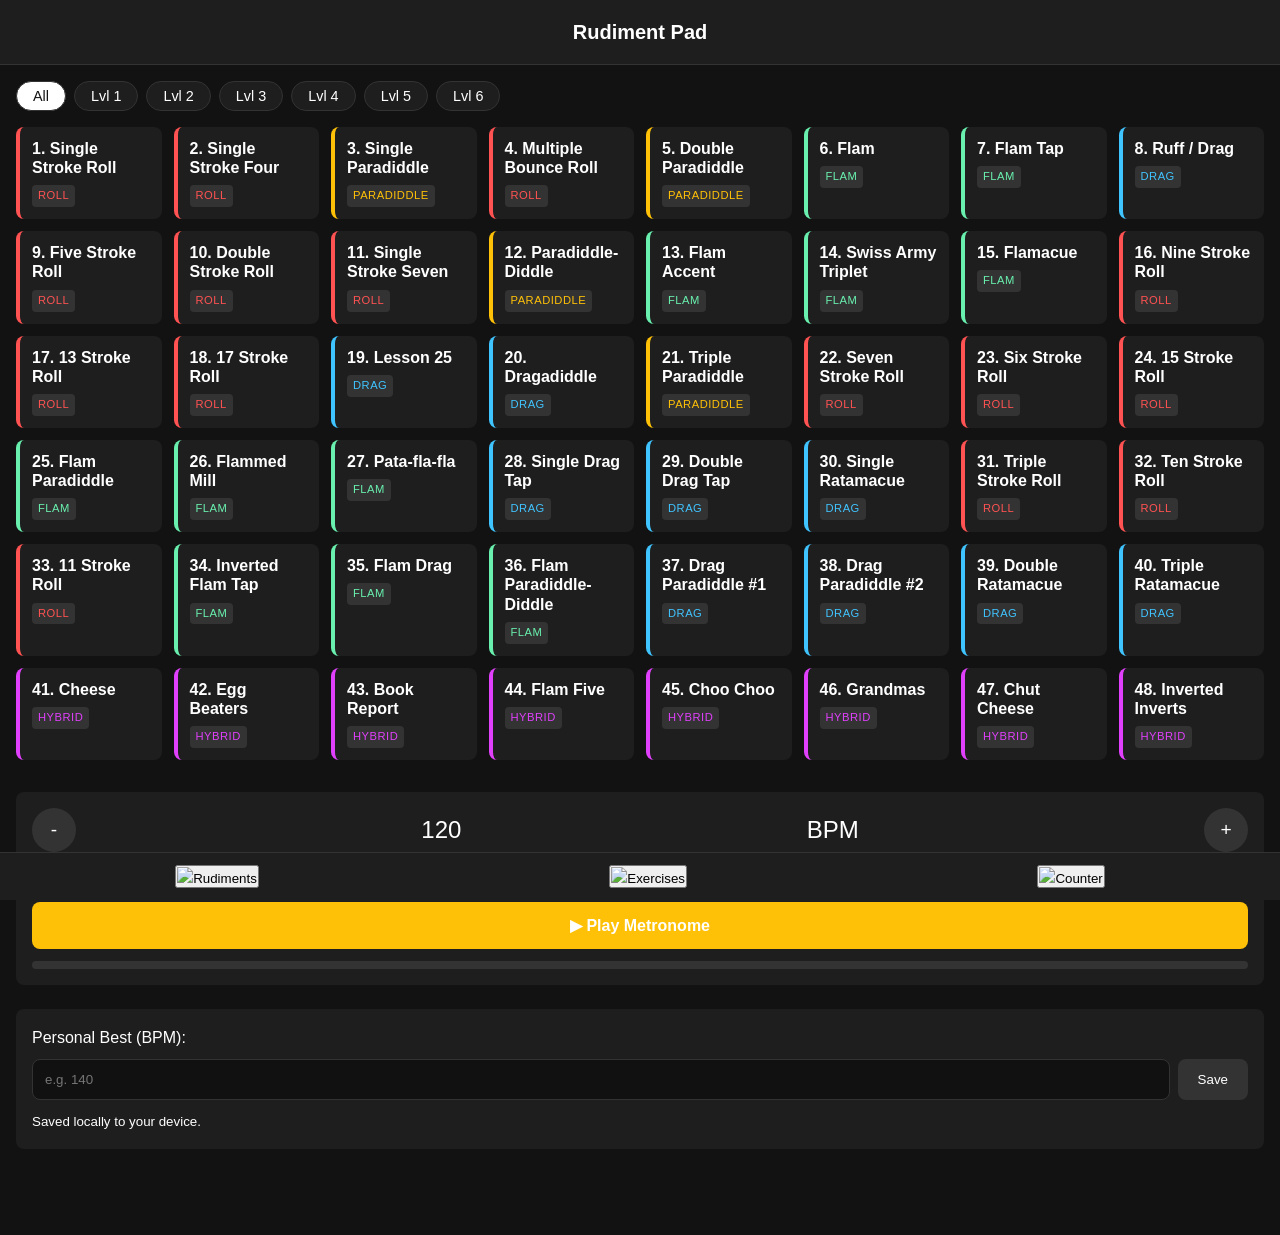
==== index.html @ 8cc4b653 "Update index.html Add Exercises Button" ====
<!DOCTYPE html>
<html lang="en">
<head>
  <meta charset="UTF-8">
  <meta name="viewport" content="width=device-width, initial-scale=1.0, maximum-scale=1.0, user-scalable=no">
  <title>Rudiment Practice Pad</title>
  <link rel="manifest" href="manifest.json">
  <link rel="apple-touch-icon" href="assets/images/icon-192.png">
  <link rel="stylesheet" href="styles.css">
  <!-- Theme color for mobile browsers -->
  <meta name="theme-color" content="#121212">
</head>
<body>

  <!-- App Header -->
  <header>
    <h1>Rudiment Pad</h1>
  </header>

  <!-- Main Content Area -->
  <main>
    
    <!-- MODULE 1: Curriculum / Rudiments View -->
    <section id="view-rudiments" class="view active">
      <div class="level-filters">
        <button class="filter-btn active" data-level="all">All</button>
        <button class="filter-btn" data-level="1">Lvl 1</button>
        <button class="filter-btn" data-level="2">Lvl 2</button>
        <button class="filter-btn" data-level="3">Lvl 3</button>
        <button class="filter-btn" data-level="4">Lvl 4</button>
        <button class="filter-btn" data-level="5">Lvl 5</button>
        <button class="filter-btn" data-level="6">Lvl 6</button>
      </div>
      
      <div id="rudiment-grid" class="grid-container">
        <!-- Rudiment Cards injected via app.js -->
      </div>
    </section>

    <!-- MODULE 2: Transient Stroke Counter -->
    <section id="view-counter" class="view hidden">
      <div class="counter-container">
        <h2>Stroke Counter</h2>
        <p class="subtitle">Use practice pad & device mic</p>
        
        <div class="meter-box">
          <div id="audio-level-bar"></div>
        </div>
        
        <div class="controls-group">
          <label>Sensitivity: <span id="sens-val">50</span>%</label>
          <input type="range" id="sensitivity-slider" min="1" max="100" value="50">
          
          <label>Duration: <span id="dur-val">15</span>s</label>
          <input type="range" id="duration-slider" min="5" max="60" step="5" value="15">
        </div>

        <div class="button-group">
          <button id="start-counter-btn" class="primary-btn">Start</button>
          <button id="reset-counter-btn" class="secondary-btn">Reset</button>
        </div>
        
        <div class="metrics-dashboard">
          <div class="metric"><h3>Strokes</h3><span id="metric-strokes">0</span></div>
          <div class="metric"><h3>Time Left</h3><span id="metric-time">0.0</span>s</div>
          <div class="metric"><h3>SPS</h3><span id="metric-sps">0.0</span></div>
          <div class="metric"><h3>16th BPM</h3><span id="metric-bpm">0</span></div>
        </div>
      </div>
    </section>

  </main>

  <!-- Bottom Navigation -->
  <nav class="bottom-nav">
  <button id="nav-rudiments" class="active"><img src="drum-icon.png">Rudiments</button>
  <button id="nav-exercises"><img src="music-icon.png">Exercises</button>
  <button id="nav-counter"><img src="stopwatch-icon.png">Counter</button>
</nav>

  <!-- FULL SCREEN PRACTICE MODAL -->
  <div id="practice-modal" class="modal hidden">
    <div class="modal-header">
      <button id="close-modal-btn" class="icon-btn">✕ Back</button>
      <h2 id="modal-title">Rudiment Name</h2>
      <span id="modal-category" class="badge">Category</span>
    </div>

    <!-- Swipeable Image Viewer -->
    <div class="viewer-container" id="swipe-container">
      <div class="toggle-group">
        <button class="toggle-btn active" data-panel="base">Rudiment</button>
        <button class="toggle-btn" data-panel="app">Application</button>
      </div>
      <div class="swipe-track" id="swipe-track">
        <div class="panel" id="panel-base">
          <!-- Images injected via JS -->
        </div>
        <div class="panel" id="panel-app">
          <!-- Images injected via JS -->
        </div>
      </div>
        <div class="panel" id="panel-app">
          <img id="img-app" src="" alt="Application" onerror="this.style.display='none'; this.nextElementSibling.style.display='flex';">
          <div class="img-fallback" style="display:none;">[ App Image Missing ]</div>
        </div>
      </div>
    </div>

    <!-- Embedded Tools: Metronome & PB Log -->
    <div class="tools-container">
      
      <!-- Metronome -->
      <div class="metronome-box">
        <div class="tempo-display">
          <button id="bpm-down">-</button>
          <span id="bpm-display">120</span> BPM
          <button id="bpm-up">+</button>
        </div>
        <input type="range" id="bpm-slider" min="40" max="220" value="120">
        <button id="play-metronome-btn" class="primary-btn">▶ Play Metronome</button>
        <div id="visual-flash" class="flash-indicator"></div>
      </div>

      <!-- Personal Best Logger -->
      <div class="pb-box">
        <label>Personal Best (BPM):</label>
        <div class="pb-input-group">
          <input type="number" id="pb-input" min="0" max="300" placeholder="e.g. 140">
          <button id="save-pb-btn">Save</button>
        </div>
        <small>Saved locally to your device.</small>
      </div>

    </div>
  </div>

  <!-- Service Worker Registration -->
  <script>
    if ('serviceWorker' in navigator) {
      window.addEventListener('load', () => {
        navigator.serviceWorker.register('./sw.js')
          .then(reg => console.log('SW Registered', reg))
          .catch(err => console.error('SW Registration Failed', err));
      });
    }
  </script>

  <!-- Application Logic -->
  <script src="app.js"></script>
  <script src="counter.js"></script>
</body>
</html>
---- styles.css ----
:root {
  --bg-color: #121212;
  --surface-color: #1e1e1e;
  --text-primary: #ffffff;
  --text-secondary: #b3b3b3;
  --accent-color: #FFC107;
  
  /* Category Colors */
  --cat-roll: #ff5252;      /* Red */
  --cat-diddle: #FFC107;    /* Amber/Yellow */
  --cat-flam: #69f0ae;      /* Green */
  --cat-drag: #40c4ff;      /* Light Blue */
  --cat-hybrid: #e040fb;    /* Purple */
}

* {
  box-sizing: border-box;
  margin: 0;
  padding: 0;
  -webkit-tap-highlight-color: transparent;
}

body {
  font-family: -apple-system, BlinkMacSystemFont, "Segoe UI", Roboto, Helvetica, Arial, sans-serif;
  background-color: var(--bg-color);
  color: var(--text-primary);
  line-height: 1.6;
  padding-bottom: 70px; /* Space for bottom nav */
}

header {
  padding: 16px;
  background-color: var(--surface-color);
  text-align: center;
  position: sticky;
  top: 0;
  z-index: 10;
  border-bottom: 1px solid #333;
}

h1 { font-size: 1.25rem; }
h2 { font-size: 1.1rem; margin-bottom: 8px; }

/* Views */
.view { display: none; padding: 16px; }
.view.active { display: block; }

/* Level Filters */
.level-filters {
  display: flex;
  overflow-x: auto;
  gap: 8px;
  padding-bottom: 16px;
  scrollbar-width: none;
}
.level-filters::-webkit-scrollbar { display: none; }

.filter-btn {
  background: var(--surface-color);
  color: var(--text-primary);
  border: 1px solid #333;
  border-radius: 20px;
  padding: 6px 16px;
  white-space: nowrap;
  font-size: 0.9rem;
  cursor: pointer;
}
.filter-btn.active {
  background: var(--text-primary);
  color: var(--bg-color);
}

/* Rudiment Grid */
.grid-container {
  display: grid;
  grid-template-columns: repeat(auto-fill, minmax(140px, 1fr));
  gap: 12px;
}

.rudiment-card {
  background: var(--surface-color);
  border-radius: 8px;
  padding: 12px;
  display: flex;
  flex-direction: column;
  align-items: flex-start;
  cursor: pointer;
  border-left: 4px solid #555; /* Overridden by JS inline style */
}

.rudiment-card h3 {
  font-size: 1rem;
  line-height: 1.2;
  margin-bottom: 8px;
}

.badge {
  font-size: 0.7rem;
  padding: 2px 6px;
  border-radius: 4px;
  background: #333;
  text-transform: uppercase;
  letter-spacing: 0.5px;
}

/* Bottom Nav */
.bottom-nav {
  position: fixed;
  bottom: 0;
  left: 0;
  right: 0;
  background: var(--surface-color);
  display: flex;
  justify-content: space-around;
  padding: 12px 0 calc(12px + env(safe-area-inset-bottom));
  border-top: 1px solid #333;
  z-index: 100;
}

.nav-item {
  background: none;
  border: none;
  color: var(--text-secondary);
  font-size: 0.8rem;
  display: flex;
  flex-direction: column;
  align-items: center;
  gap: 4px;
}
.nav-item.active { color: var(--accent-color); }
.nav-item span { font-size: 1.5rem; }

/* Practice Modal */
.modal {
  position: fixed;
  top: 0; left: 0; right: 0; bottom: 0;
  background: var(--bg-color);
  z-index: 200;
  display: flex;
  flex-direction: column;
  overflow-y: auto;
}
.modal.hidden { display: none; }

.modal-header {
  padding: 16px;
  background: var(--surface-color);
  display: flex;
  align-items: center;
  flex-wrap: wrap;
  gap: 12px;
}
.icon-btn {
  background: none; border: none;
  color: var(--text-secondary);
  font-size: 1rem; padding: 8px; margin-left: -8px;
}

/* Swipe Viewer */
.viewer-container {
  width: 100%;
  overflow: hidden;
  position: relative;
  border-bottom: 1px solid #333;
}

.toggle-group {
  display: flex;
  background: var(--surface-color);
}
.toggle-btn {
  flex: 1; padding: 12px;
  background: none; border: none; border-bottom: 2px solid transparent;
  color: var(--text-secondary);
}
.toggle-btn.active {
  color: var(--text-primary);
  border-bottom-color: var(--accent-color);
}

.swipe-track {
  display: flex;
  width: 200%;
  transition: transform 0.3s ease-out;
}
.panel {
  width: 50%;
  display: flex;
  flex-direction: column; 
  gap: 24px; 
  justify-content: center;
  align-items: center;
  background: #000;
  min-height: 200px;
  padding: 16px;
  overflow-y: auto;
}
.panel img { max-width: 100%; max-height: 250px; object-fit: contain; }
.img-fallback { color: #555; font-style: italic; }

/* Tools */
.tools-container { padding: 16px; display: flex; flex-direction: column; gap: 24px; }

.metronome-box, .pb-box, .counter-container {
  background: var(--surface-color);
  padding: 16px;
  border-radius: 8px;
}

.tempo-display {
  display: flex; justify-content: space-between; align-items: center;
  font-size: 1.5rem; margin-bottom: 16px;
}
.tempo-display button {
  background: #333; color: white; border: none;
  width: 44px; height: 44px; border-radius: 22px; font-size: 1.2rem;
}

input[type="range"] { width: 100%; margin-bottom: 16px; }

.primary-btn {
  width: 100%; padding: 14px;
  background: var(--accent-color); color: white;
  border: none; border-radius: 8px;
  font-size: 1rem; font-weight: bold;
}

.flash-indicator {
  height: 8px; width: 100%; border-radius: 4px;
  background: #333; margin-top: 12px; transition: background 0.1s;
}
.flash-indicator.flash { background: var(--cat-diddle); }

.pb-input-group { display: flex; gap: 8px; margin: 8px 0; }
.pb-input-group input {
  flex: 1; padding: 12px; border-radius: 8px;
  background: #111; border: 1px solid #333; color: white;
}
.pb-input-group button {
  padding: 0 20px; background: #333; color: white;
  border: none; border-radius: 8px;
}

.button-group { 
  display: flex; 
  gap: 12px; 
  margin-bottom: 16px; 
}
.secondary-btn {
  width: 100%; 
  padding: 14px;
  background: transparent; 
  color: var(--text-primary);
  border: 1px solid #555; 
  border-radius: 8px;
  font-size: 1rem; 
  font-weight: bold; 
}

/* --- Landscape & Immersive Mode Overrides --- */

/* Allow images to grow larger when phone is sideways */
@media (orientation: landscape) {
  .panel { min-height: 60vh; }
  .panel img { max-height: 60vh; }
}

/* Immersive Fullscreen Mode (triggered by tap) */
.modal.immersive .modal-header,
.modal.immersive .toggle-group,
.modal.immersive .tools-container {
  display: none;
}
.modal.immersive .viewer-container {
  height: 100vh;
  border-bottom: none;
  background: #000;
}
.modal.immersive .panel {
  height: 100vh;
  padding: 8px;
}
.modal.immersive .panel img {
  max-height: 95vh;
  width: auto;
}
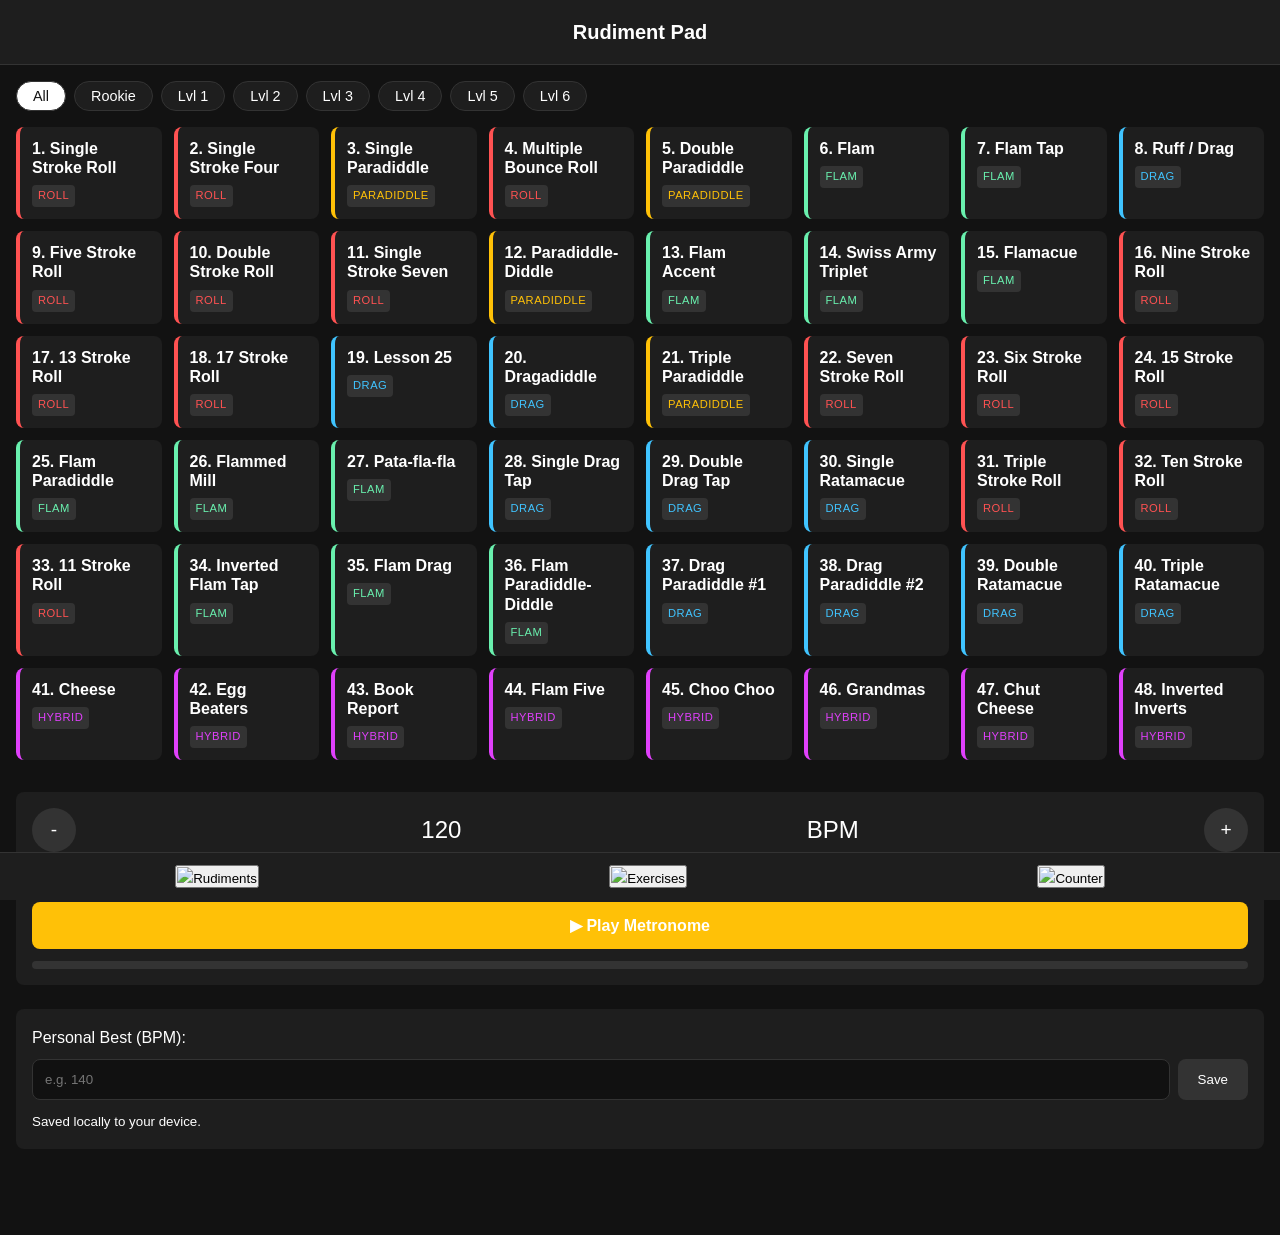
==== commit 76bdaf1b: "Update index.html Add Rookie filter" ====
--- a/index.html
+++ b/index.html
@@ -24,6 +24,7 @@
     <section id="view-rudiments" class="view active">
       <div class="level-filters">
         <button class="filter-btn active" data-level="all">All</button>
+        <button class="filter-btn" data-level="0">Rookie</button>
         <button class="filter-btn" data-level="1">Lvl 1</button>
         <button class="filter-btn" data-level="2">Lvl 2</button>
         <button class="filter-btn" data-level="3">Lvl 3</button>
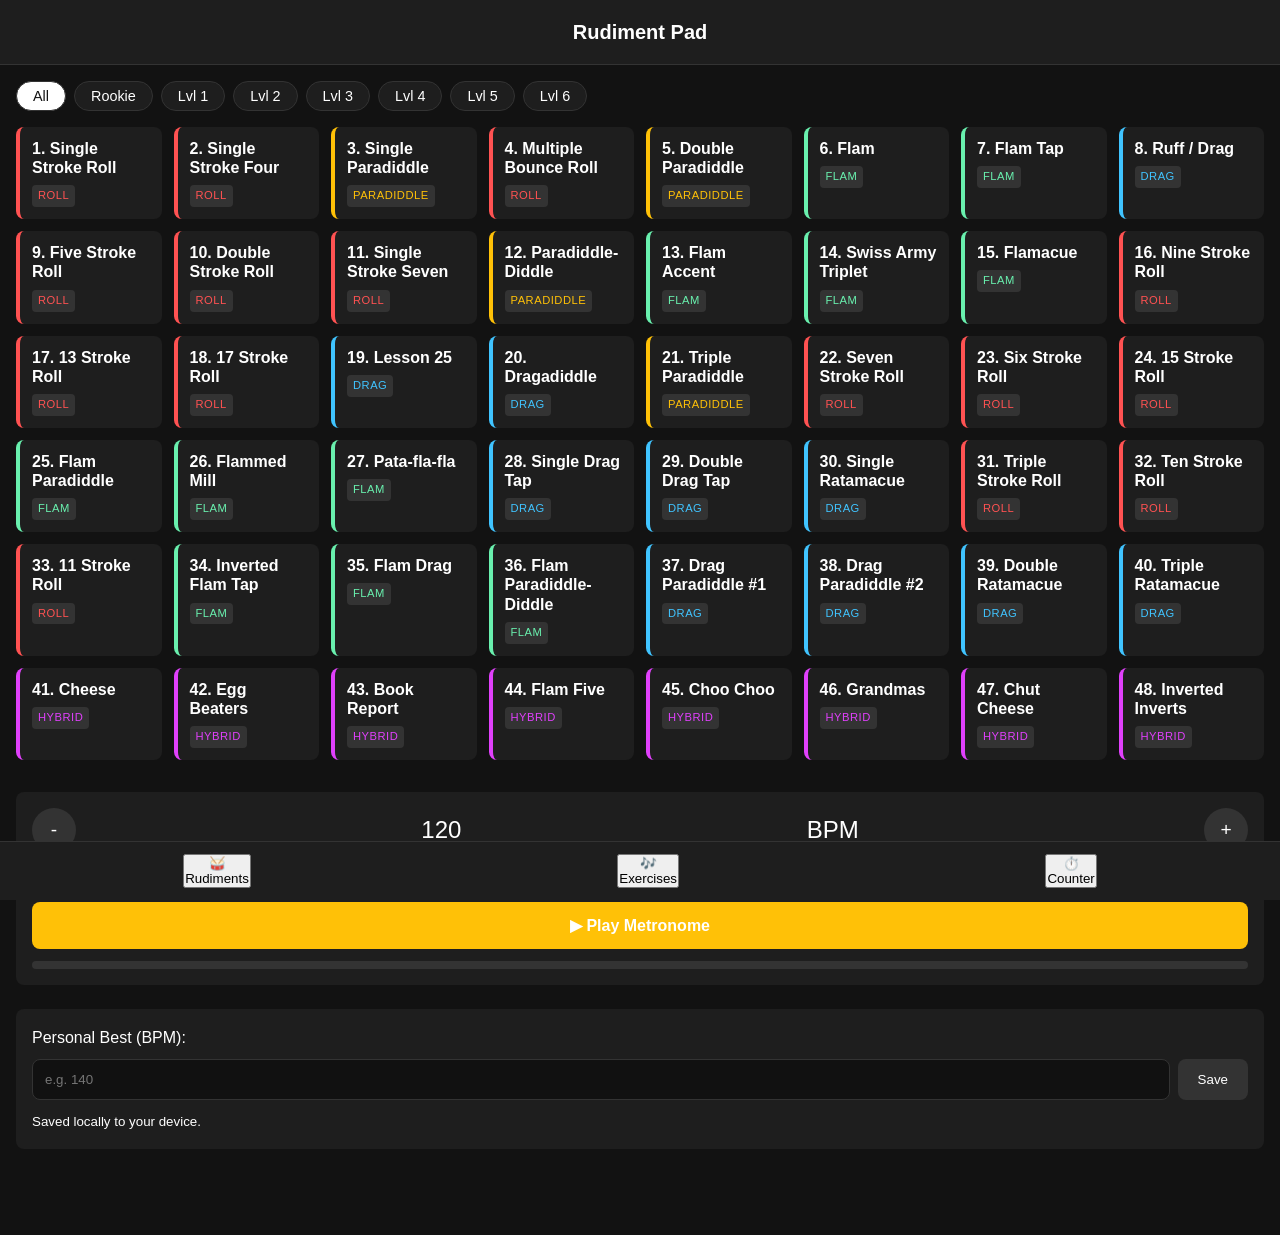
==== commit 32db0d65: "Update index.html Update bottom nav" ====
--- a/index.html
+++ b/index.html
@@ -74,10 +74,16 @@
 
   <!-- Bottom Navigation -->
   <nav class="bottom-nav">
-  <button id="nav-rudiments" class="active"><img src="drum-icon.png">Rudiments</button>
-  <button id="nav-exercises"><img src="music-icon.png">Exercises</button>
-  <button id="nav-counter"><img src="stopwatch-icon.png">Counter</button>
-</nav>
+      <button class="nav-btn active" id="nav-rudiments">
+        🥁<br>Rudiments
+      </button>
+      <button class="nav-btn" id="nav-exercises">
+        🎶<br>Exercises
+      </button>
+      <button class="nav-btn" id="nav-counter">
+        ⏱️<br>Counter
+      </button>
+    </nav>
 
   <!-- FULL SCREEN PRACTICE MODAL -->
   <div id="practice-modal" class="modal hidden">
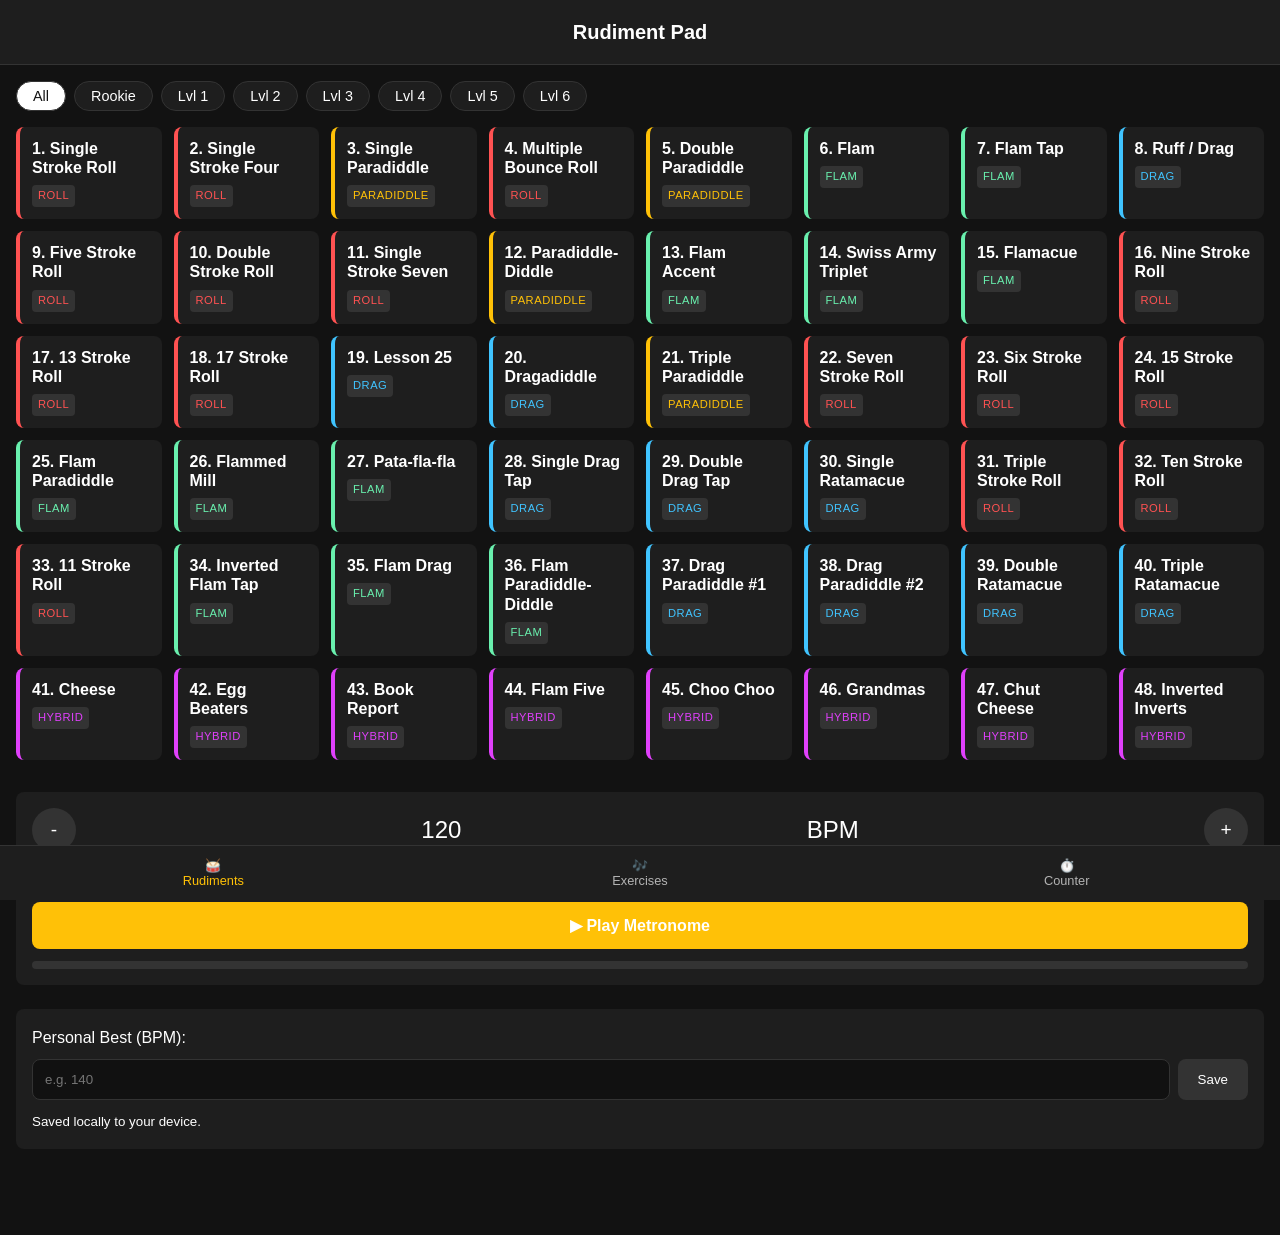
==== commit d870f14e: "Update index.html Update bottom nav" ====
--- a/index.html
+++ b/index.html
@@ -74,13 +74,13 @@
 
   <!-- Bottom Navigation -->
   <nav class="bottom-nav">
-      <button class="nav-btn active" id="nav-rudiments">
+      <button class="nav-item active" id="nav-rudiments">
         🥁<br>Rudiments
       </button>
-      <button class="nav-btn" id="nav-exercises">
+      <button class="nav-item" id="nav-exercises">
         🎶<br>Exercises
       </button>
-      <button class="nav-btn" id="nav-counter">
+      <button class="nav-item" id="nav-counter">
         ⏱️<br>Counter
       </button>
     </nav>
--- a/styles.css
+++ b/styles.css
@@ -110,8 +110,8 @@
   left: 0;
   right: 0;
   background: var(--surface-color);
-  display: flex;
-  justify-content: space-around;
+  display: grid;
+  grid-template-columns: repeat(3, 1fr);
   padding: 12px 0 calc(12px + env(safe-area-inset-bottom));
   border-top: 1px solid #333;
   z-index: 100;
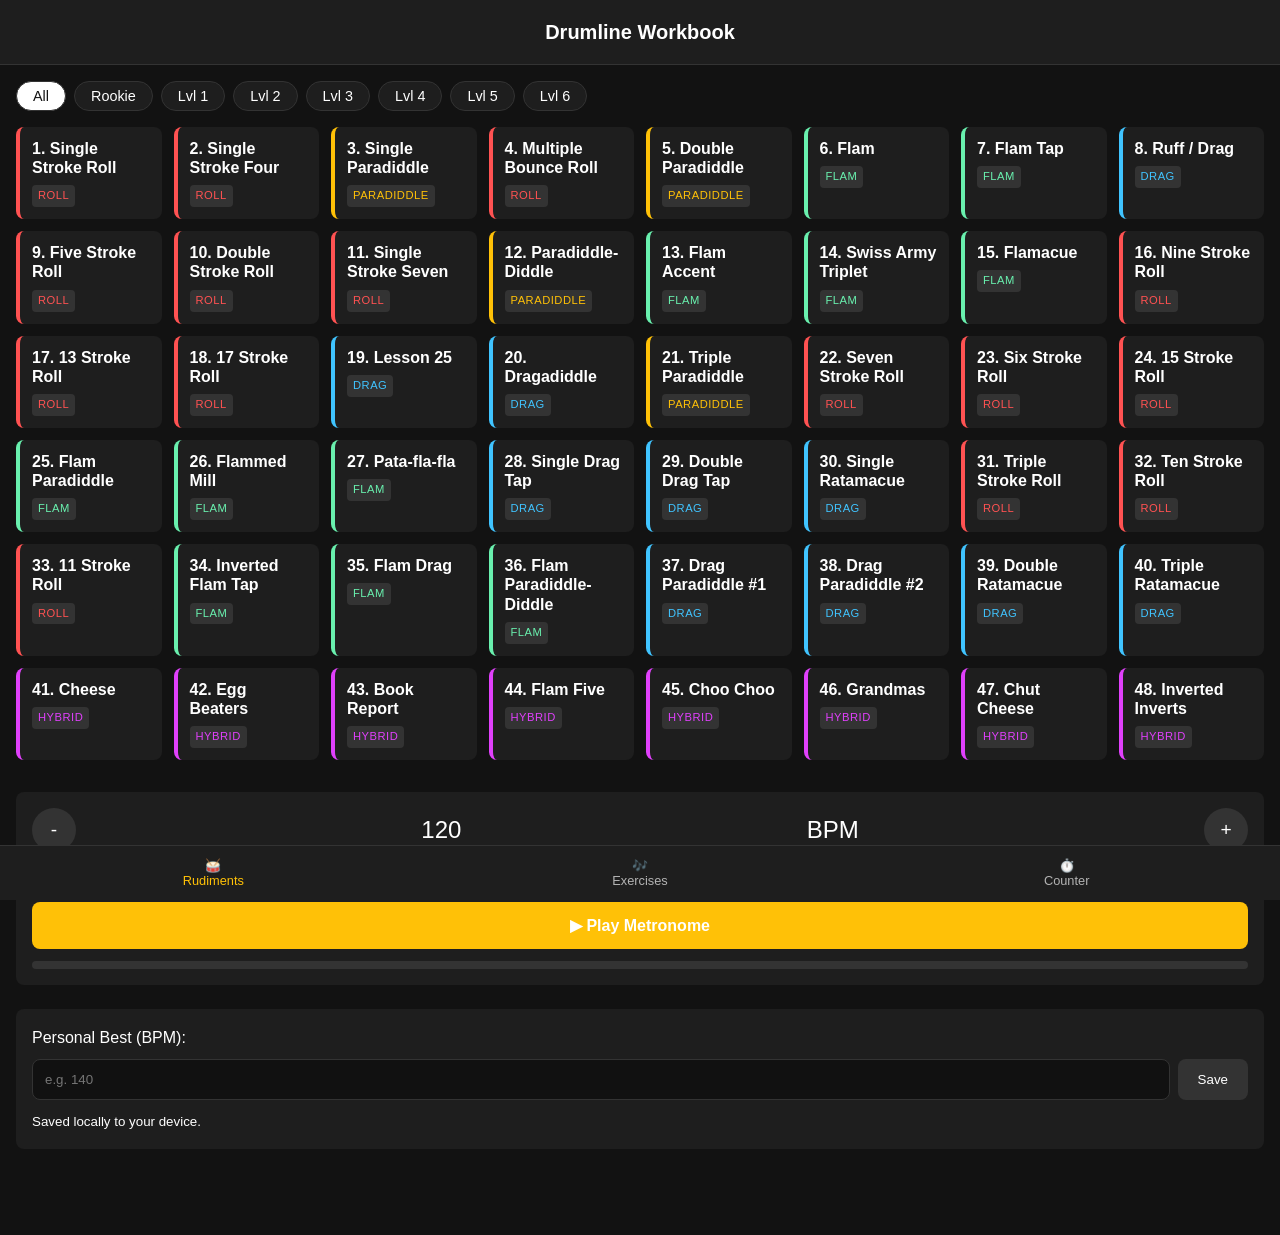
==== commit 89253946: "Update index.html Title Changes" ====
--- a/index.html
+++ b/index.html
@@ -3,7 +3,7 @@
 <head>
   <meta charset="UTF-8">
   <meta name="viewport" content="width=device-width, initial-scale=1.0, maximum-scale=1.0, user-scalable=no">
-  <title>Rudiment Practice Pad</title>
+  <title>Drumline Workbook</title>
   <link rel="manifest" href="manifest.json">
   <link rel="apple-touch-icon" href="assets/images/icon-192.png">
   <link rel="stylesheet" href="styles.css">
@@ -14,7 +14,7 @@
 
   <!-- App Header -->
   <header>
-    <h1>Rudiment Pad</h1>
+    <h1>Drumline Workbook</h1>
   </header>
 
   <!-- Main Content Area -->
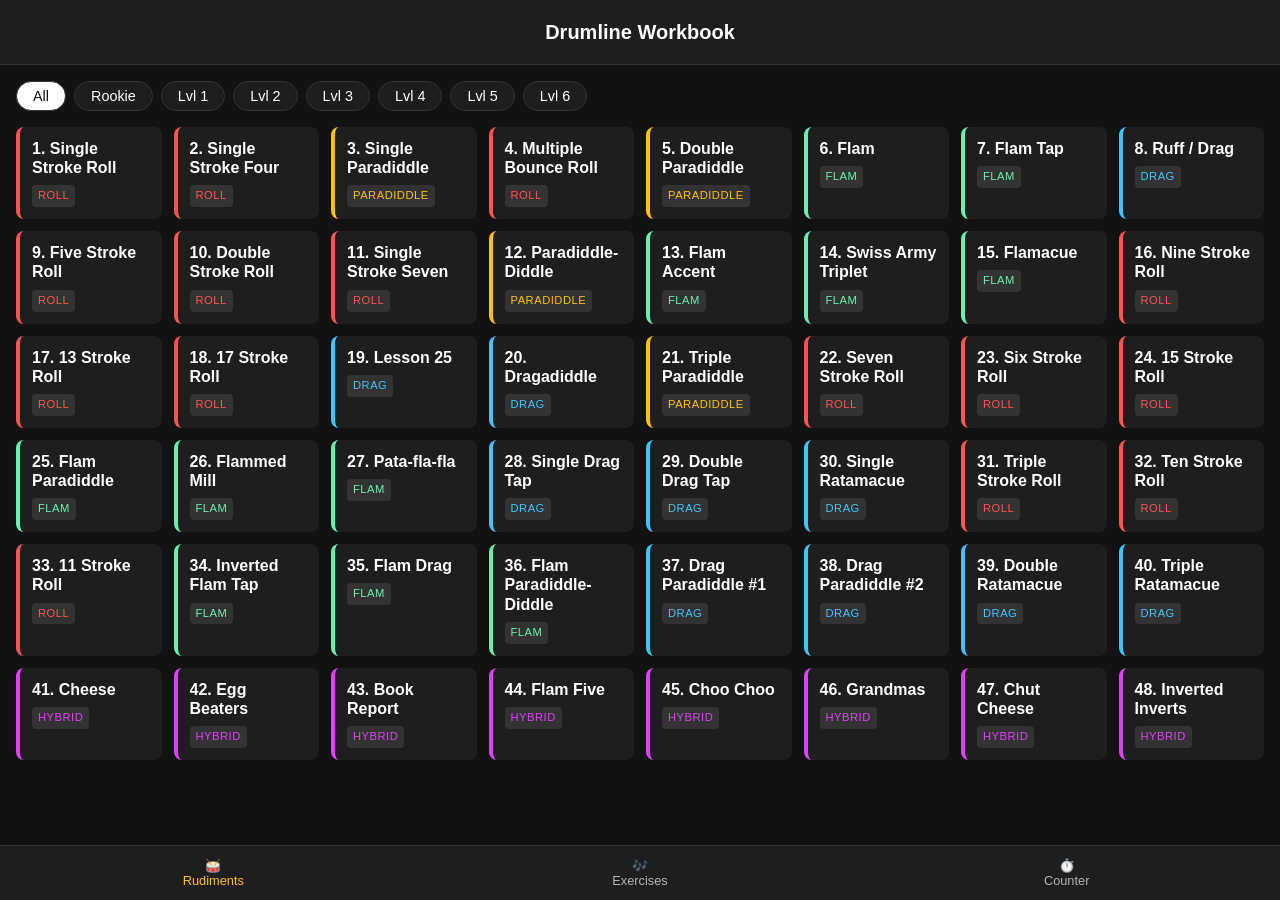
==== commit e4a31e89: "Update index.html" ====
--- a/index.html
+++ b/index.html
@@ -74,16 +74,16 @@
 
   <!-- Bottom Navigation -->
   <nav class="bottom-nav">
-      <button class="nav-item active" id="nav-rudiments">
+      <button class="nav-item active" id="nav-rudiments" data-target="view-rudiments">
         🥁<br>Rudiments
       </button>
-      <button class="nav-item" id="nav-exercises">
+      <button class="nav-item" id="nav-exercises" data-target="view-rudiments">
         🎶<br>Exercises
       </button>
-      <button class="nav-item" id="nav-counter">
+      <button class="nav-item" id="nav-counter" data-target="view-counter">
         ⏱️<br>Counter
       </button>
-    </nav>
+  </nav>
 
   <!-- FULL SCREEN PRACTICE MODAL -->
   <div id="practice-modal" class="modal hidden">
@@ -105,11 +105,6 @@
         </div>
         <div class="panel" id="panel-app">
           <!-- Images injected via JS -->
-        </div>
-      </div>
-        <div class="panel" id="panel-app">
-          <img id="img-app" src="" alt="Application" onerror="this.style.display='none'; this.nextElementSibling.style.display='flex';">
-          <div class="img-fallback" style="display:none;">[ App Image Missing ]</div>
         </div>
       </div>
     </div>
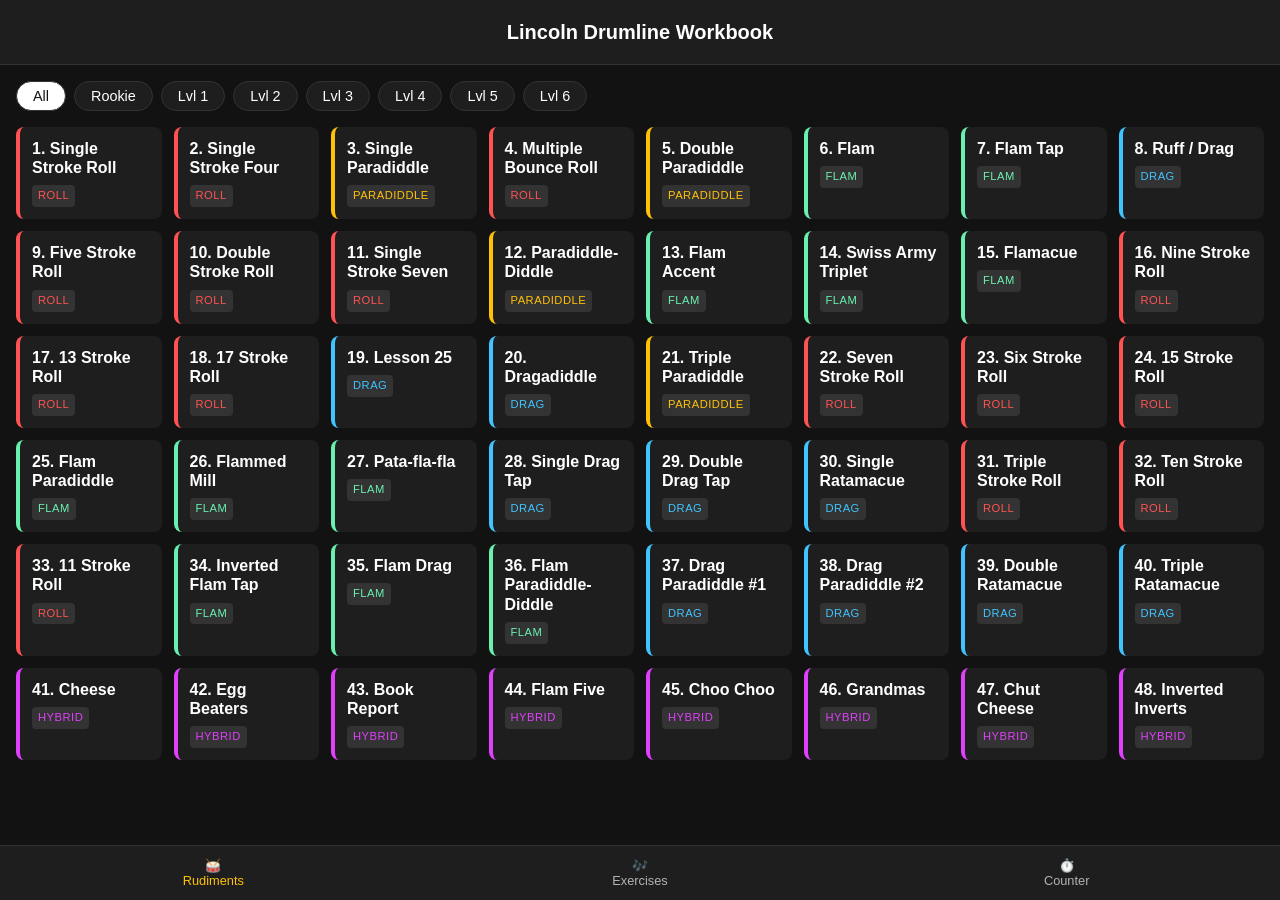
==== commit ee84916e: "Update index.html" ====
--- a/index.html
+++ b/index.html
@@ -3,7 +3,7 @@
 <head>
   <meta charset="UTF-8">
   <meta name="viewport" content="width=device-width, initial-scale=1.0, maximum-scale=1.0, user-scalable=no">
-  <title>Drumline Workbook</title>
+  <title>Lincoln Drumline Workbook</title>
   <link rel="manifest" href="manifest.json">
   <link rel="apple-touch-icon" href="assets/images/icon-192.png">
   <link rel="stylesheet" href="styles.css">
@@ -14,7 +14,7 @@
 
   <!-- App Header -->
   <header>
-    <h1>Drumline Workbook</h1>
+    <h1>Lincoln Drumline Workbook</h1>
   </header>
 
   <!-- Main Content Area -->
--- a/styles.css
+++ b/styles.css
@@ -162,6 +162,8 @@
   overflow: hidden;
   position: relative;
   border-bottom: 1px solid #333;
+  flex: 1 0 auto;
+  min-height: 250px;
 }
 
 .toggle-group {
@@ -261,26 +263,35 @@
 
 /* Allow images to grow larger when phone is sideways */
 @media (orientation: landscape) {
-  .panel { min-height: 60vh; }
-  .panel img { max-height: 60vh; }
-}
-
-/* Immersive Fullscreen Mode (triggered by tap) */
+  .viewer-container { min-height: 75vh; }
+  .panel { min-height: 75vh; }
+  .panel img { max-height: 70vh; }
+}
+
+/* --- FORCE IMMERSIVE FULLSCREEN --- */
+/* 1. Hide all the menus and tools */
 .modal.immersive .modal-header,
 .modal.immersive .toggle-group,
 .modal.immersive .tools-container {
-  display: none;
-}
-.modal.immersive .viewer-container {
-  height: 100vh;
-  border-bottom: none;
-  background: #000;
-}
+  display: none !important;
+}
+
+/* 2. Force the image viewer to take up the whole screen */
+.modal.immersive {
+  background: #000 !important;
+  justify-content: center !important;
+}
+.modal.immersive .viewer-container,
+.modal.immersive .swipe-track,
 .modal.immersive .panel {
-  height: 100vh;
-  padding: 8px;
+  height: 100vh !important;
+  min-height: 100vh !important;
+  padding: 0 !important;
+  margin: 0 !important;
+  border: none !important;
 }
 .modal.immersive .panel img {
-  max-height: 95vh;
-  width: auto;
-}
+  max-height: 100vh !important;
+  max-width: 100vw !important;
+  object-fit: contain !important;
+}
